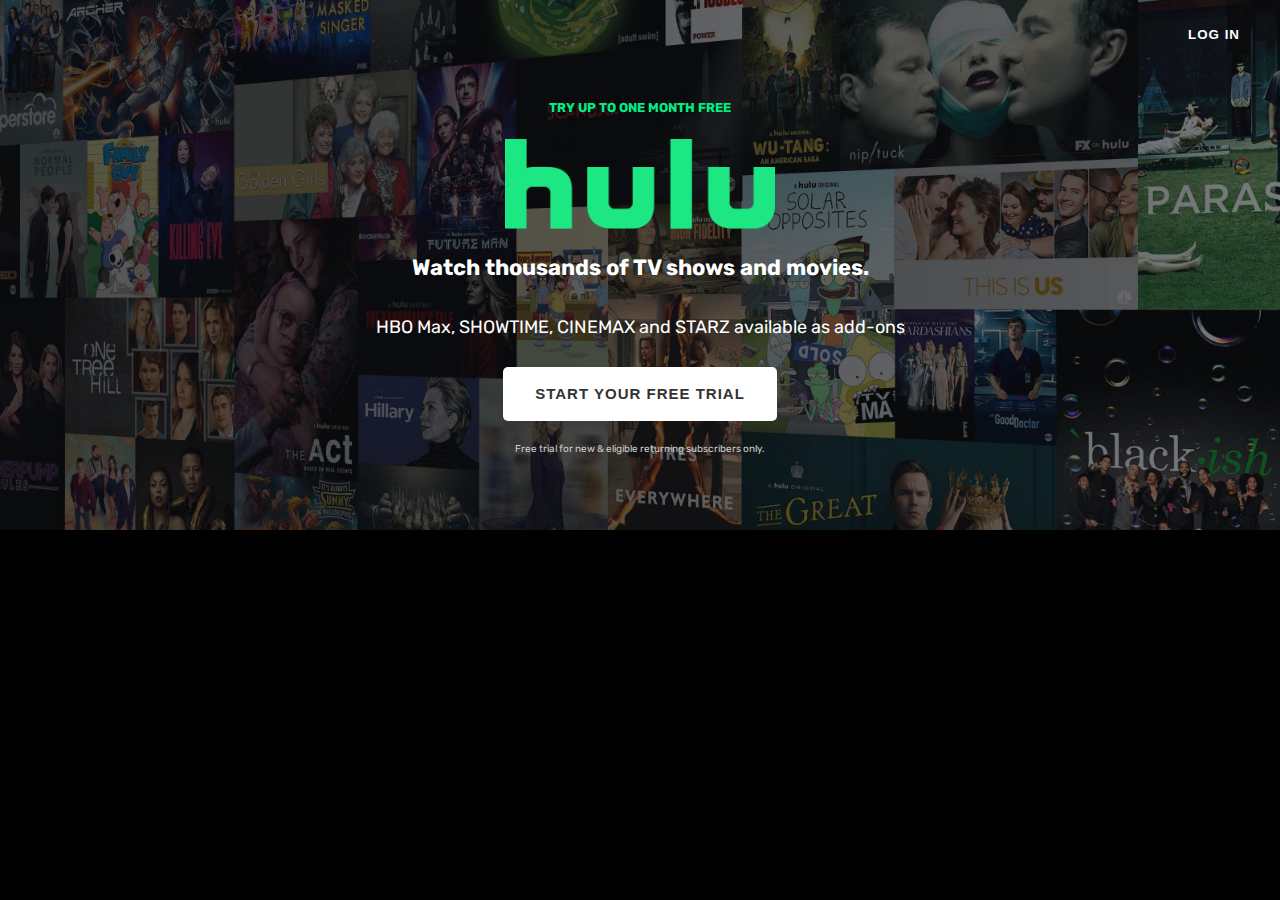
==== Hulu_Clone/index.html @ 48d77418 "main-header html and css done. Media querie file created for responsive styles. main-header mobile s" ====
<!DOCTYPE html>
<html lang="en">
<head>
  <meta charset="UTF-8">
  <meta http-equiv="X-UA-Compatible" content="IE=edge">
  <meta name="viewport" content="width=device-width, initial-scale=1.0">
  <link rel='shortcut icon' type='image/x-icon' href='/favicon.ico' />
  <title>Stream TV and Movies Live and Online | Hulu</title>
  <link rel="stylesheet" href="css/style.css">
  <link rel="stylesheet" href="css/media.css">
</head>
<body>
  <!-- Header -->
  <header class="header">
    <!-- Navigation -->
    <nav>
      <ul>
        <li>
          <button class="login-btn">Log In</button>
        </li>
      </ul>
    </nav>

    <!-- Header content -->
    <div class="header-content">
      <h4>Try up to one month free</h4>
      <img src="img/logo.png" alt="Hulu" class="logo">
      <div class="header-text-1">Watch thousands of TV shows and movies.</div>
      <div class="header-text-2">HBO Max, SHOWTIME, CINEMAX and STARZ available as add-ons</div>
      <button class="btn btn-cta">Start Your Free Trial</button>
      <div class="legal-text">Free trial for new & eligible returning subscribers only.</div>
    </div>
  </header>


  <script src="js/app.js"></script>
</body>
</html>
---- Hulu_Clone/css/style.css ----
@import url("https://fonts.googleapis.com/css2?family=Rubik:wght@300;400;600;700&display=swap");

:root {
  --primary-color: #00ed82;
}

* {
  box-sizing: border-box;
  margin: 0;
  padding: 0;
}

html,
body {
  font-family: "Rubik", sans-serif;
  background: #000;
  color: #fff;
  line-height: 1.7;
  overflow-x: hidden;
}

a {
  color: #fff;
  text-decoration: none;
}

a:hover {
  color: #ccc;
}

ul {
  list-style: none;
}

img {
  width: 100%;
}

h3 {
  font-size: 26px;
  font-weight: 300;
}

h4 {
  color: var(--primary-color);
  font-size: 13px;
  text-transform: uppercase;
}

.btn {
  display: inline-block;
  background: #fff;
  color: #333;
  min-width: 135px;
  padding: 20px 32px;
  font-size: 15px;
  font-weight: 600;
  line-height: 14px;
  border: none;
  border-radius: 5px;
  letter-spacing: 1px;
  cursor: pointer;
  text-transform: uppercase;
  transition: all 0.2s ease;
}

.btn-cta:hover {
  opacity: 0.8;
}

.legal-text {
  font-size: 10px;
  color: #ccc;
  margin-top: 20px;
}

/* Header */
.header {
  height: 530px;
  background: url(../img/header.jpg) no-repeat center center / cover;
}

.header nav {
  display: flex;
  justify-content: flex-end;
  padding: 20px 40px;
}

.header nav .login-btn {
  cursor: pointer;
  background: none;
  border: none;
  color: #fff;
  font-weight: bold;
  text-transform: uppercase;
  letter-spacing: 1px;
}

.header .logo {
  width: 270px;
  margin: 20px 0;
}

.header .header-content {
  display: flex;
  flex-direction: column;
  justify-content: flex-start;
  align-items: center;
  margin-top: 30px;
}

.header .header-text-1 {
  font-size: 22px;
  font-weight: bold;
}

.header .header-text-2 {
  font-size: 18px;
  margin: 25px 0;
}
---- Hulu_Clone/css/media.css ----
@media (max-width: 768px) {
  .header .logo {
    width: 200px;
  }

  .header .header-content {
    text-align: center;
    padding: 0 20px;
  }
}
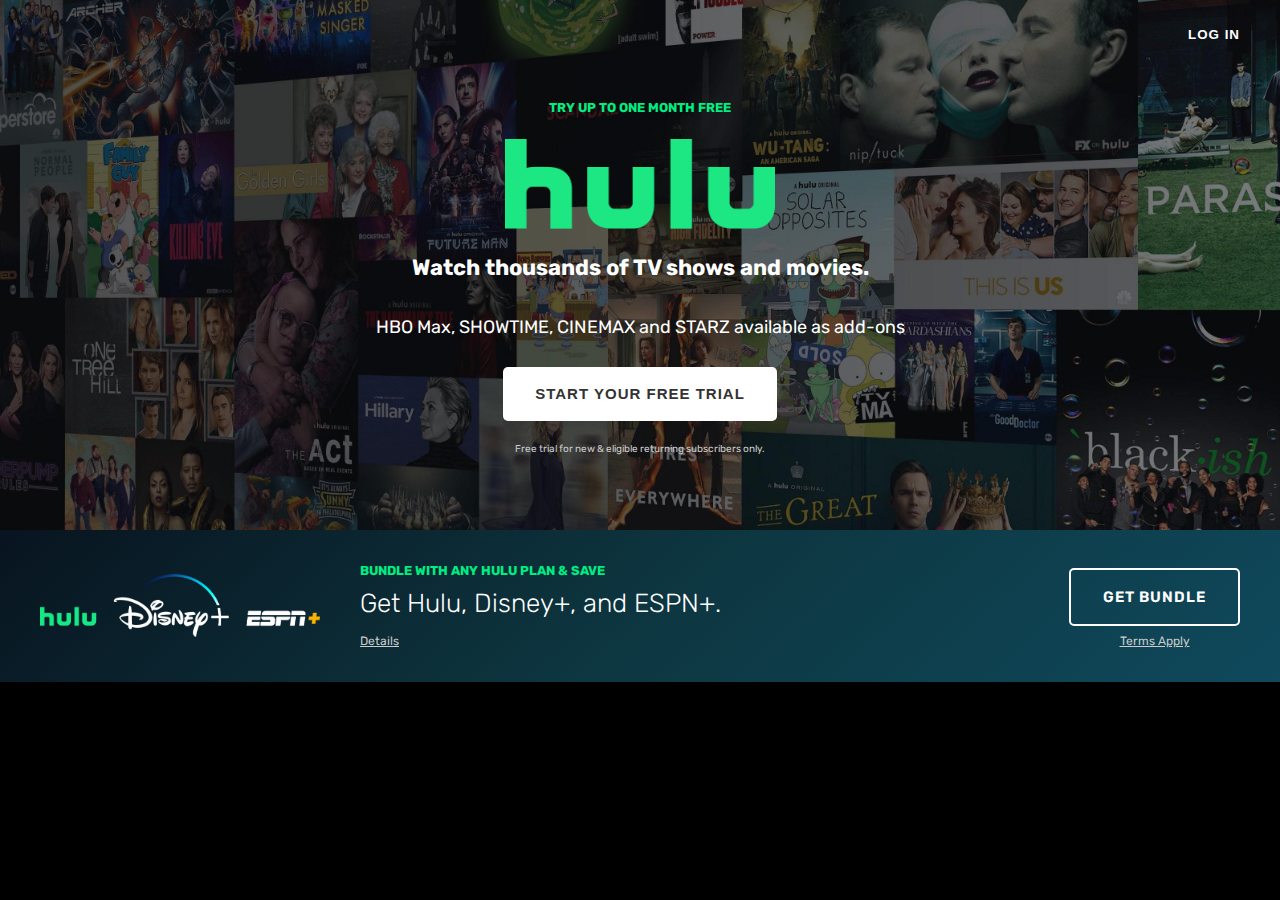
==== commit cadd393c: "removed header-text-2 from mobile view. completed the html and css for the subheader. Subheader is a" ====
--- a/Hulu_Clone/index.html
+++ b/Hulu_Clone/index.html
@@ -32,6 +32,20 @@
     </div>
   </header>
 
+  <!-- Section One -->
+  <section class="sub-header">
+    <img src="img/logos.png" alt="">
+    <div>
+      <h4>Bundle with any Hulu Plan & save</h4>
+      <h3>Get Hulu, Disney+, and ESPN+.</h3>
+      <a href="#" class="sub-link">Details</a>
+    </div>
+    <div>
+      <a href="#" class="btn btn-outline">Get Bundle</a>
+      <a href="#" class="sub-link">Terms Apply</a>
+    </div>
+  </section>
+
 
   <script src="js/app.js"></script>
 </body>
--- a/Hulu_Clone/css/style.css
+++ b/Hulu_Clone/css/style.css
@@ -68,10 +68,29 @@
   opacity: 0.8;
 }
 
+.btn-outline {
+  background: transparent;
+  color: #fff;
+  border: 2px solid #fff;
+}
+
+.btn-outline:hover {
+  color: #fff;
+  border-color: #ccc;
+}
+
 .legal-text {
   font-size: 10px;
   color: #ccc;
   margin-top: 20px;
+}
+
+.sub-link {
+  display: block;
+  color: #ccc;
+  font-size: 12px;
+  margin-top: 5px;
+  text-decoration: underline;
 }
 
 /* Header */
@@ -118,3 +137,27 @@
   font-size: 18px;
   margin: 25px 0;
 }
+
+/* Section One */
+.sub-header {
+  display: grid;
+  grid-template-columns: 2fr 4fr 2fr;
+  gap: 40px;
+  align-items: center;
+  padding: 30px 40px;
+  background: linear-gradient(
+    318.68deg,
+    #0f495c 0%,
+    #0d3640 49.72%,
+    #08141f 100%
+  );
+}
+
+.sub-header > div:last-of-type {
+  justify-self: end;
+  align-self: end;
+}
+
+.sub-header > div:last-of-type .sub-link {
+  text-align: center;
+}
--- a/Hulu_Clone/css/media.css
+++ b/Hulu_Clone/css/media.css
@@ -1,4 +1,5 @@
 @media (max-width: 768px) {
+  /* Header */
   .header .logo {
     width: 200px;
   }
@@ -7,4 +8,29 @@
     text-align: center;
     padding: 0 20px;
   }
+
+  .header .header-text-1 {
+    margin-bottom: 40px;
+  }
+
+  .header .header-text-2 {
+    display: none;
+  }
+
+  /* Section One: Sub-header */
+  .sub-header {
+    grid-template-columns: 1fr;
+    text-align: center;
+    gap: 20px;
+  }
+
+  .sub-header img {
+    width: 250px;
+    margin: auto;
+  }
+
+  .sub-header > div:last-of-type {
+    justify-self: center;
+    align-self: center;
+  }
 }
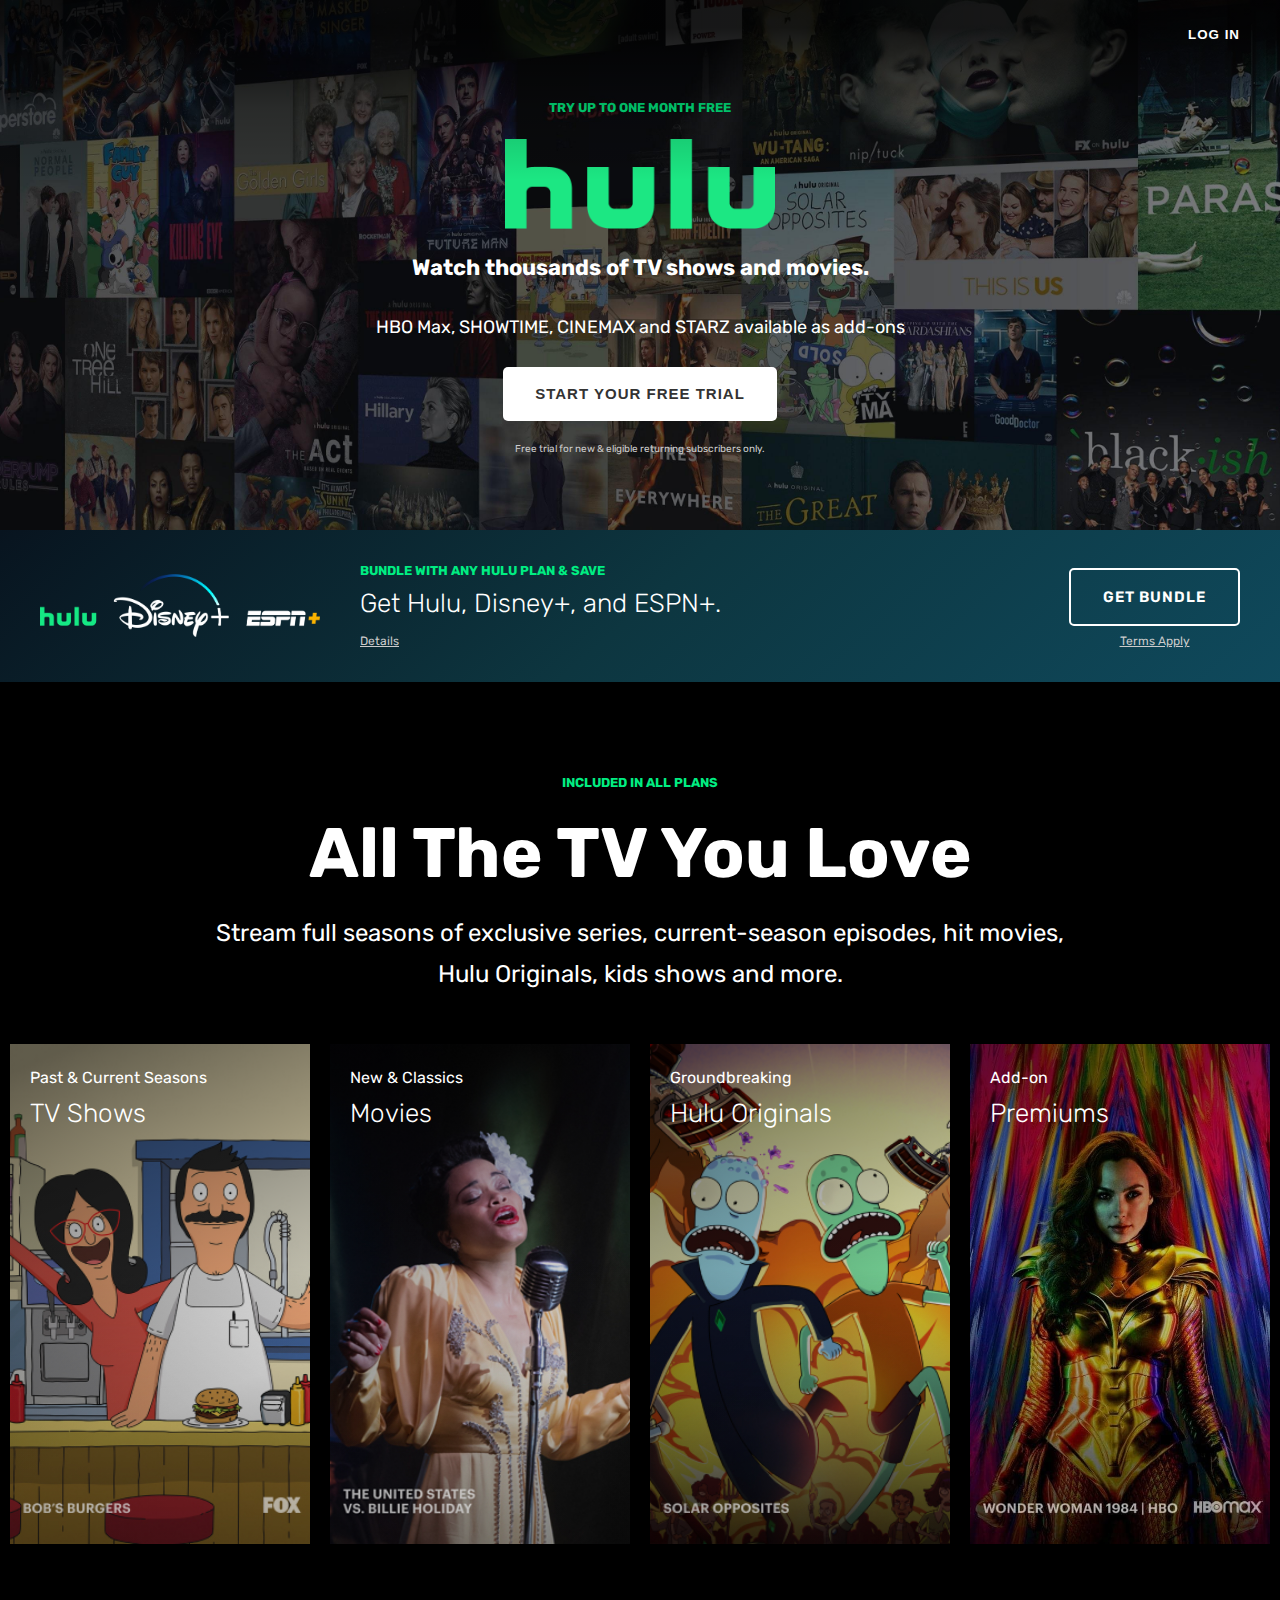
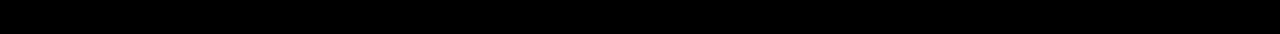
==== commit 46b068fc: "add the top shadow effect onto the header. Section Two Categories html and css done. Categories sect" ====
--- a/Hulu_Clone/index.html
+++ b/Hulu_Clone/index.html
@@ -46,6 +46,44 @@
     </div>
   </section>
 
+  <!-- Section Two: Categories -->
+  <section class="categories">
+    <h4>Included in all plans</h4>
+    <div class="text-xl">All The TV You Love</div>
+    <div class="sub-text">Stream full seasons of exclusive series, current-season episodes, hit movies, Hulu Originals, kids shows and more.
+    </div>
+    <div class="covers">
+      <div class="cover-1">
+        <div class="cover-grad"></div>
+        <div class="cover-text">
+          <div class="sub-title">Past & Current Seasons</div>
+          <h3>TV Shows</h3>
+        </div>
+      </div>
+      <div class="cover-2">
+        <div class="cover-grad"></div>
+        <div class="cover-text">
+          <div class="sub-title">New & Classics</div>
+          <h3>Movies</h3>
+        </div>
+      </div>
+      <div class="cover-3">
+        <div class="cover-grad"></div>
+        <div class="cover-text">
+          <div class="sub-title">Groundbreaking</div>
+          <h3>Hulu Originals</h3>
+        </div>
+      </div>
+      <div class="cover-4">
+        <div class="cover-grad"></div>
+        <div class="cover-text">
+          <div class="sub-title">Add-on</div>
+          <h3>Premiums</h3>
+        </div>
+      </div>
+    </div>
+  </section>
+
 
   <script src="js/app.js"></script>
 </body>
--- a/Hulu_Clone/css/style.css
+++ b/Hulu_Clone/css/style.css
@@ -93,6 +93,17 @@
   text-decoration: underline;
 }
 
+.text-xl {
+  font-size: 70px;
+  font-weight: bold;
+}
+
+.sub-text {
+  max-width: 850px;
+  margin-bottom: 10px;
+  font-size: 24px;
+}
+
 /* Header */
 .header {
   height: 530px;
@@ -103,6 +114,8 @@
   display: flex;
   justify-content: flex-end;
   padding: 20px 40px;
+  z-index: 2;
+  position: relative;
 }
 
 .header nav .login-btn {
@@ -136,6 +149,22 @@
 .header .header-text-2 {
   font-size: 18px;
   margin: 25px 0;
+}
+
+.header::after {
+  content: "";
+  position: absolute;
+  top: 0;
+  left: 0;
+  width: 100%;
+  height: 180px;
+  z-index: 1;
+  background: linear-gradient(
+    180deg,
+    rgba(0, 0, 0, 0.76) 15.54%,
+    rgba(0, 0, 0, 0.192) 60.23%,
+    rgba(0, 0, 0, 8e-5) 100%
+  );
 }
 
 /* Section One */
@@ -161,3 +190,60 @@
 .sub-header > div:last-of-type .sub-link {
   text-align: center;
 }
+
+/* Section Two: Categories */
+.categories {
+  display: flex;
+  flex-direction: column;
+  align-items: center;
+  justify-content: center;
+  text-align: center;
+  padding: 90px 40px;
+}
+
+.categories .covers {
+  display: grid;
+  grid-template-columns: repeat(4, 1fr);
+  gap: 20px;
+  margin-top: 40px;
+}
+
+.categories .covers > div {
+  height: 500px;
+  width: 300px;
+  position: relative;
+}
+
+.categories .cover-grad {
+  position: absolute;
+  top: 0;
+  left: 0;
+  width: 100%;
+  height: 100%;
+  background: linear-gradient(
+      156.82deg,
+      rgba(0, 0, 0, 0.6) 4.58%,
+      rgba(0, 0, 0, 0) 69.61%
+    ),
+    linear-gradient(24.5deg, rgba(0, 0, 0, 0.2) 4.71%, rgba(0, 0, 0, 0) 71.49%);
+}
+
+.categories .cover-text {
+  position: absolute;
+  top: 20px;
+  left: 20px;
+  text-align: left;
+}
+
+.categories .cover-1 {
+  background: url("../img/cover-1.jpg") no-repeat center center / cover;
+}
+.categories .cover-2 {
+  background: url("../img/cover-2.jpg") no-repeat center center / cover;
+}
+.categories .cover-3 {
+  background: url("../img/cover-3.jpg") no-repeat center center / cover;
+}
+.categories .cover-4 {
+  background: url("../img/cover-4.jpg") no-repeat center center / cover;
+}
--- a/Hulu_Clone/css/media.css
+++ b/Hulu_Clone/css/media.css
@@ -1,3 +1,10 @@
+@media (max-width: 1100px) {
+  /* Section Two: Categories */
+  .categories .covers {
+    grid-template-columns: 1fr 1fr;
+  }
+}
+
 @media (max-width: 768px) {
   /* Header */
   .header .logo {
@@ -33,4 +40,18 @@
     justify-self: center;
     align-self: center;
   }
+
+  /* Section Two: Categories */
+  .text-xl {
+    line-height: 1.3;
+    font-size: 40px;
+  }
+
+  .sub-text {
+    font-size: 20px;
+  }
+
+  .categories .covers {
+    grid-template-columns: 1fr;
+  }
 }
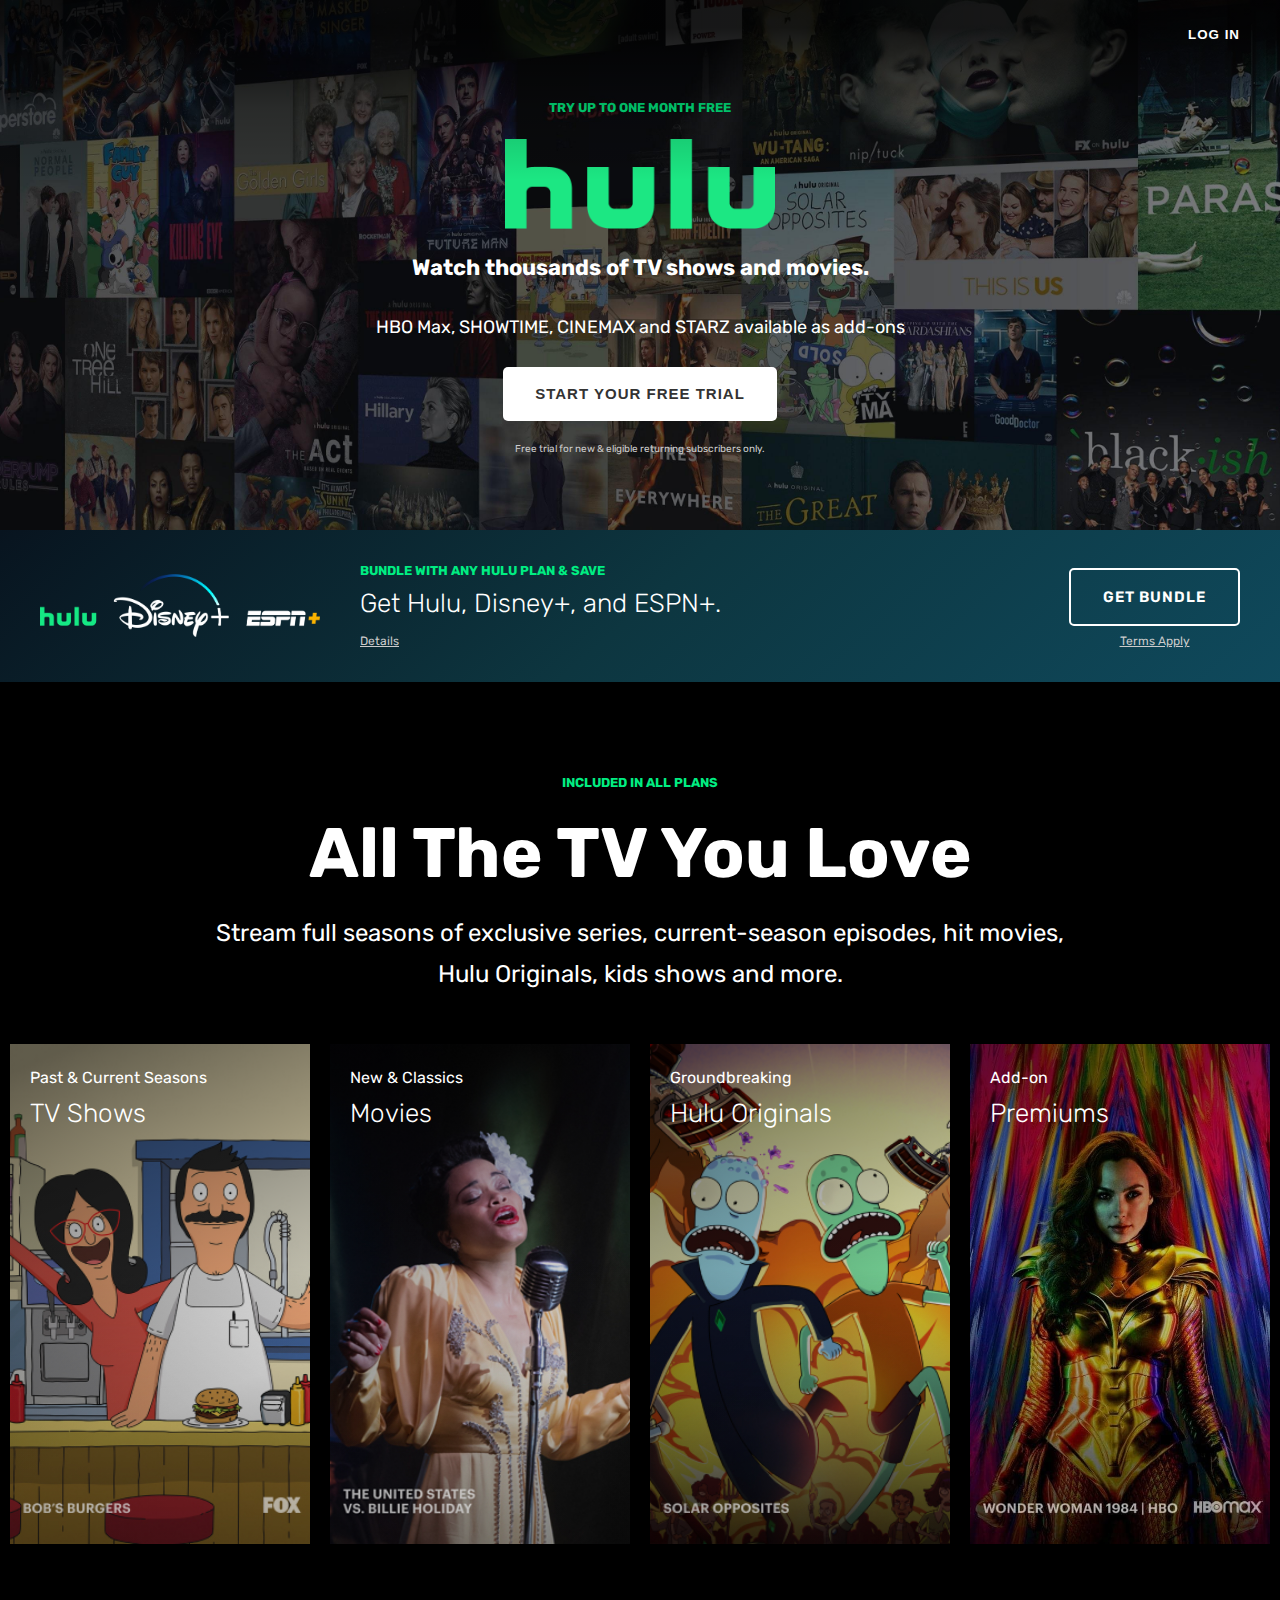
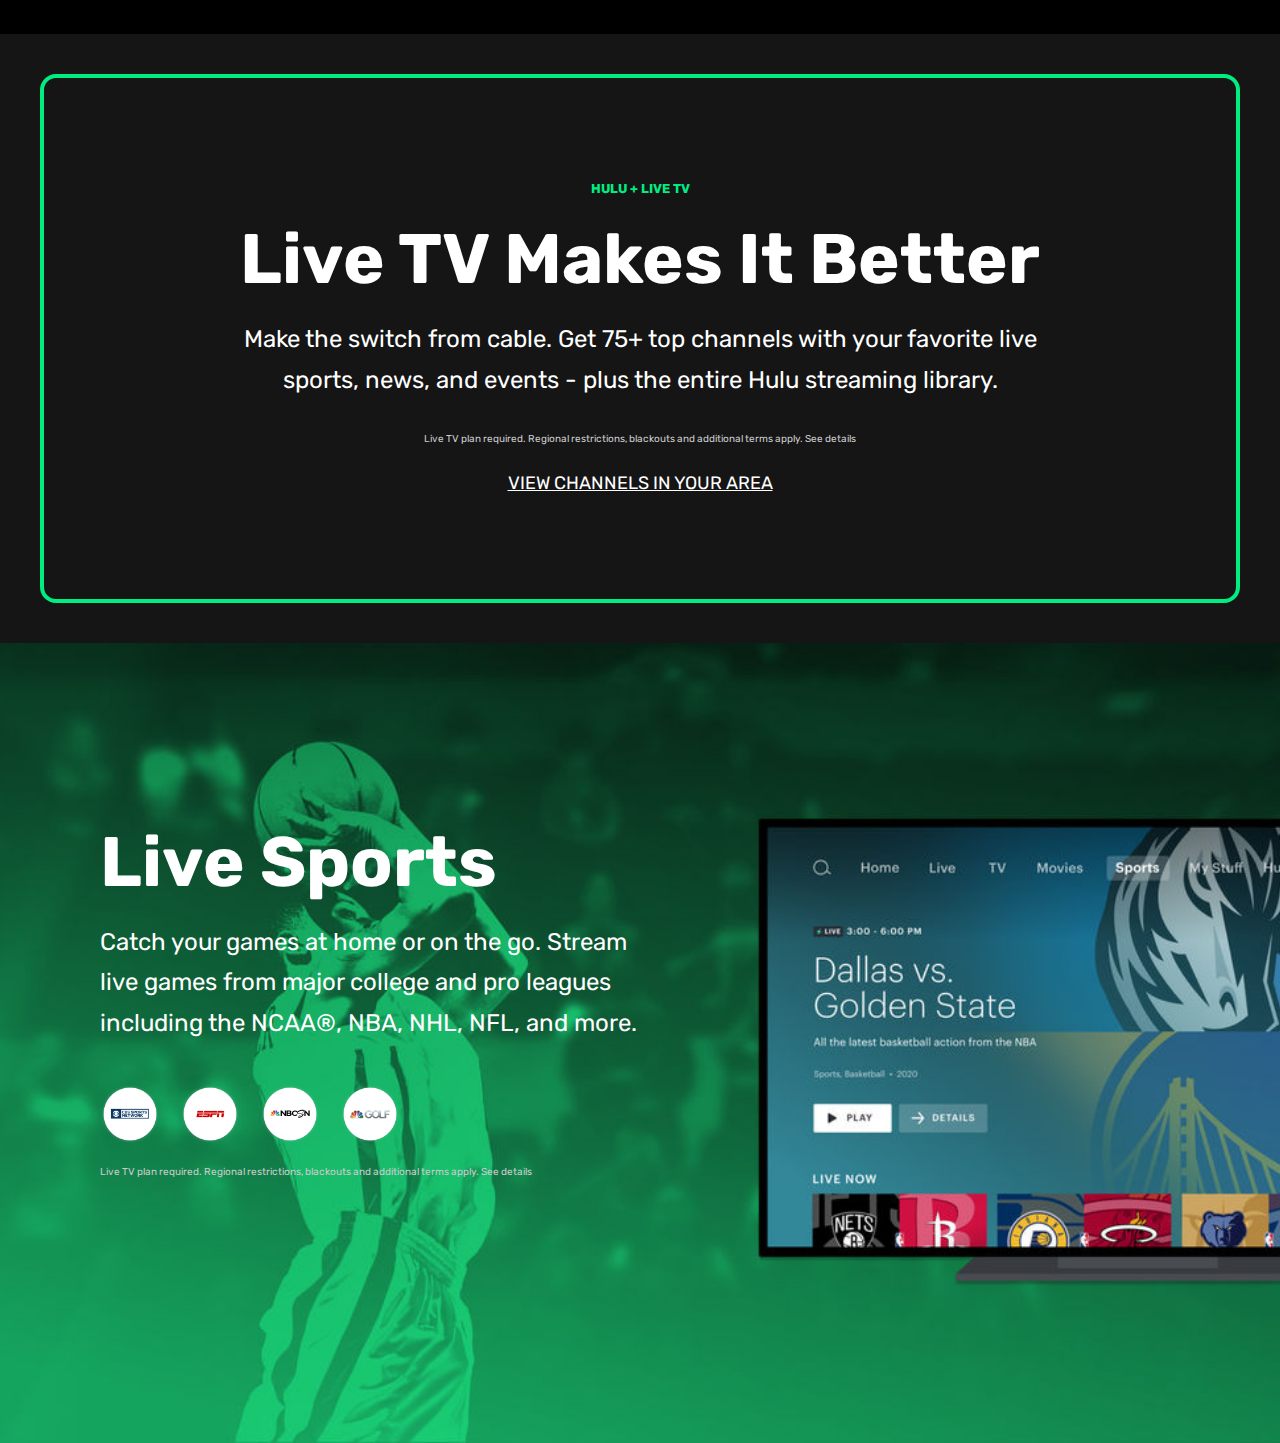
==== commit d75f5954: "section four: live sports html and css done. Media queries added for mobile view" ====
--- a/Hulu_Clone/index.html
+++ b/Hulu_Clone/index.html
@@ -84,6 +84,40 @@
     </div>
   </section>
 
+  <!-- Section Three: Live -->
+  <section class="live">
+    <div class="live-border">
+      <h4>Hulu + Live TV</h4>
+      <div class="text-xl">Live TV Makes It Better</div>
+      <div class="sub-text">Make the switch from cable. Get 75+ top channels with your favorite live sports, news, and events - plus the entire Hulu streaming library.</div>
+      <div class="legal-text">Live TV plan required. Regional restrictions, blackouts and additional terms apply. See details</div>
+      <a href="#">View Channels in Your Area</a>
+    </div>
+  </section>
+
+  <!-- Section Four: Live Sport -->
+  <section class="live-sports">
+    <div class="live-sports-content">
+      <div class="text-xl">Live Sports</div>
+      <div class="sub-text">Catch your games at home or on the go. Stream live games from major college and pro leagues including the NCAA®, NBA, NHL, NFL, and more.</div>
+      <div class="live-sports-logos">
+        <div>
+          <img src="img/live-sports-logo-1.png" alt="">
+        </div>
+        <div>
+          <img src="img/live-sports-logo-2.png" alt="">
+        </div>
+        <div>
+          <img src="img/live-sports-logo-3.svg" alt="">
+        </div>
+        <div>
+          <img src="img/live-sports-logo-4.png" alt="">
+        </div>
+      </div>
+      <div class="legal-text">Live TV plan required. Regional restrictions, blackouts and additional terms apply. See details</div>
+    </div>
+  </section>
+
 
   <script src="js/app.js"></script>
 </body>
--- a/Hulu_Clone/css/style.css
+++ b/Hulu_Clone/css/style.css
@@ -247,3 +247,63 @@
 .categories .cover-4 {
   background: url("../img/cover-4.jpg") no-repeat center center / cover;
 }
+
+/* Section Three: Live */
+.live {
+  background: #151516;
+  padding: 40px;
+}
+
+.live-border {
+  border: 4px solid var(--primary-color);
+  border-radius: 16px;
+  padding: 100px;
+  display: flex;
+  flex-direction: column;
+  align-items: center;
+  justify-content: center;
+  text-align: center;
+}
+
+.live a {
+  text-transform: uppercase;
+  font-size: 18px;
+  margin-top: 20px;
+  text-decoration: underline;
+}
+
+/* Section Four: Live Sports */
+.live-sports {
+  background: url("../img/live-sports.jpg") no-repeat center center / cover;
+  height: 800px;
+  position: relative;
+}
+
+.live-sports-content {
+  position: absolute;
+  top: 160px;
+  left: 100px;
+  max-width: 550px;
+}
+
+.live-sports-logos {
+  width: 300px;
+  margin-top: 40px;
+  display: flex;
+  align-items: center;
+  justify-content: space-between;
+}
+
+.live-sports-logos > div {
+  background: url("../img/network-logo-bg.png") no-repeat center center / cover;
+  height: 60px;
+  width: 60px;
+  display: flex;
+  justify-content: center;
+  align-items: center;
+  border-radius: 50%;
+}
+
+.live-sports-logos img {
+  width: 40px;
+}
--- a/Hulu_Clone/css/media.css
+++ b/Hulu_Clone/css/media.css
@@ -54,4 +54,21 @@
   .categories .covers {
     grid-template-columns: 1fr;
   }
+
+  /* Section Three: Live */
+  .live-border {
+    padding: 30px 10px;
+  }
+
+  /* Section Four: Live Sports */
+  .live-sports {
+    background: url("../img/live-sports-small.jpg") no-repeat center center /
+      cover;
+  }
+
+  .live-sports-content {
+    top: 30px;
+    left: 30px;
+    margin-top: 60px;
+  }
 }
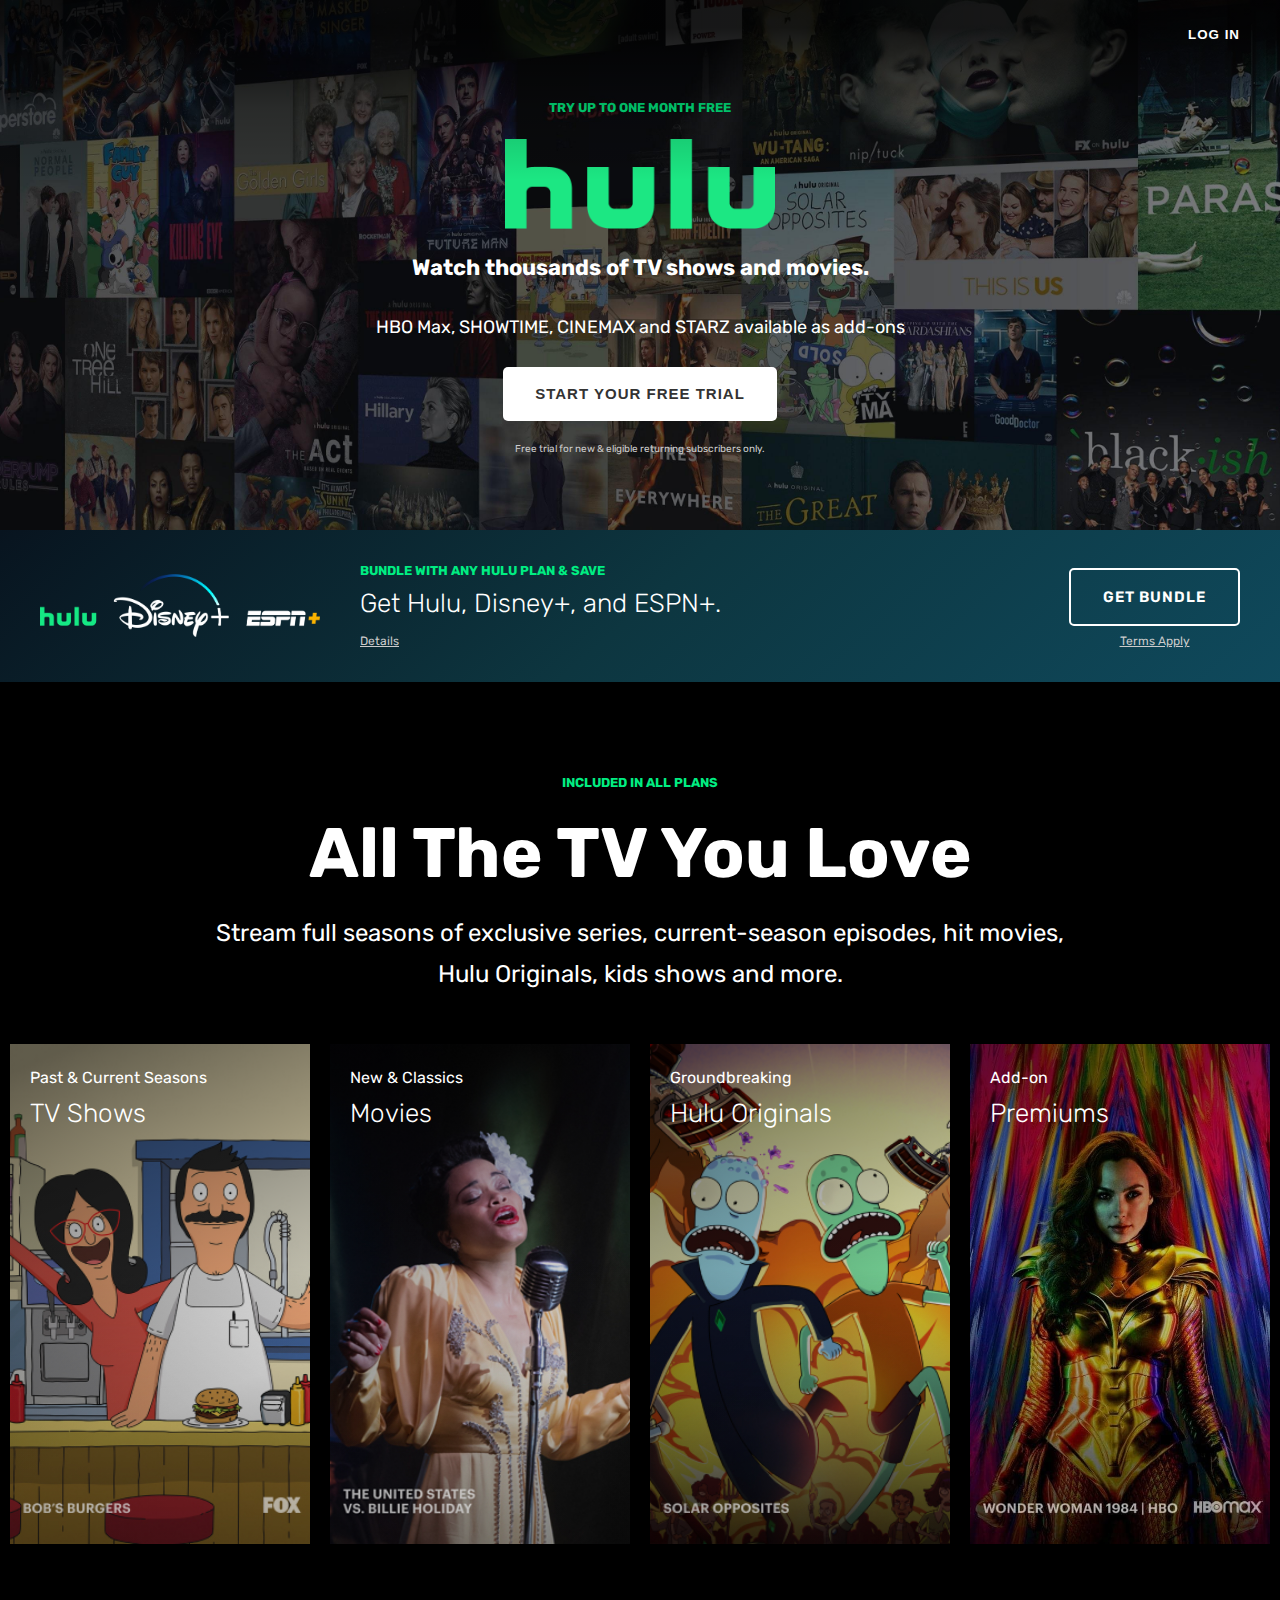
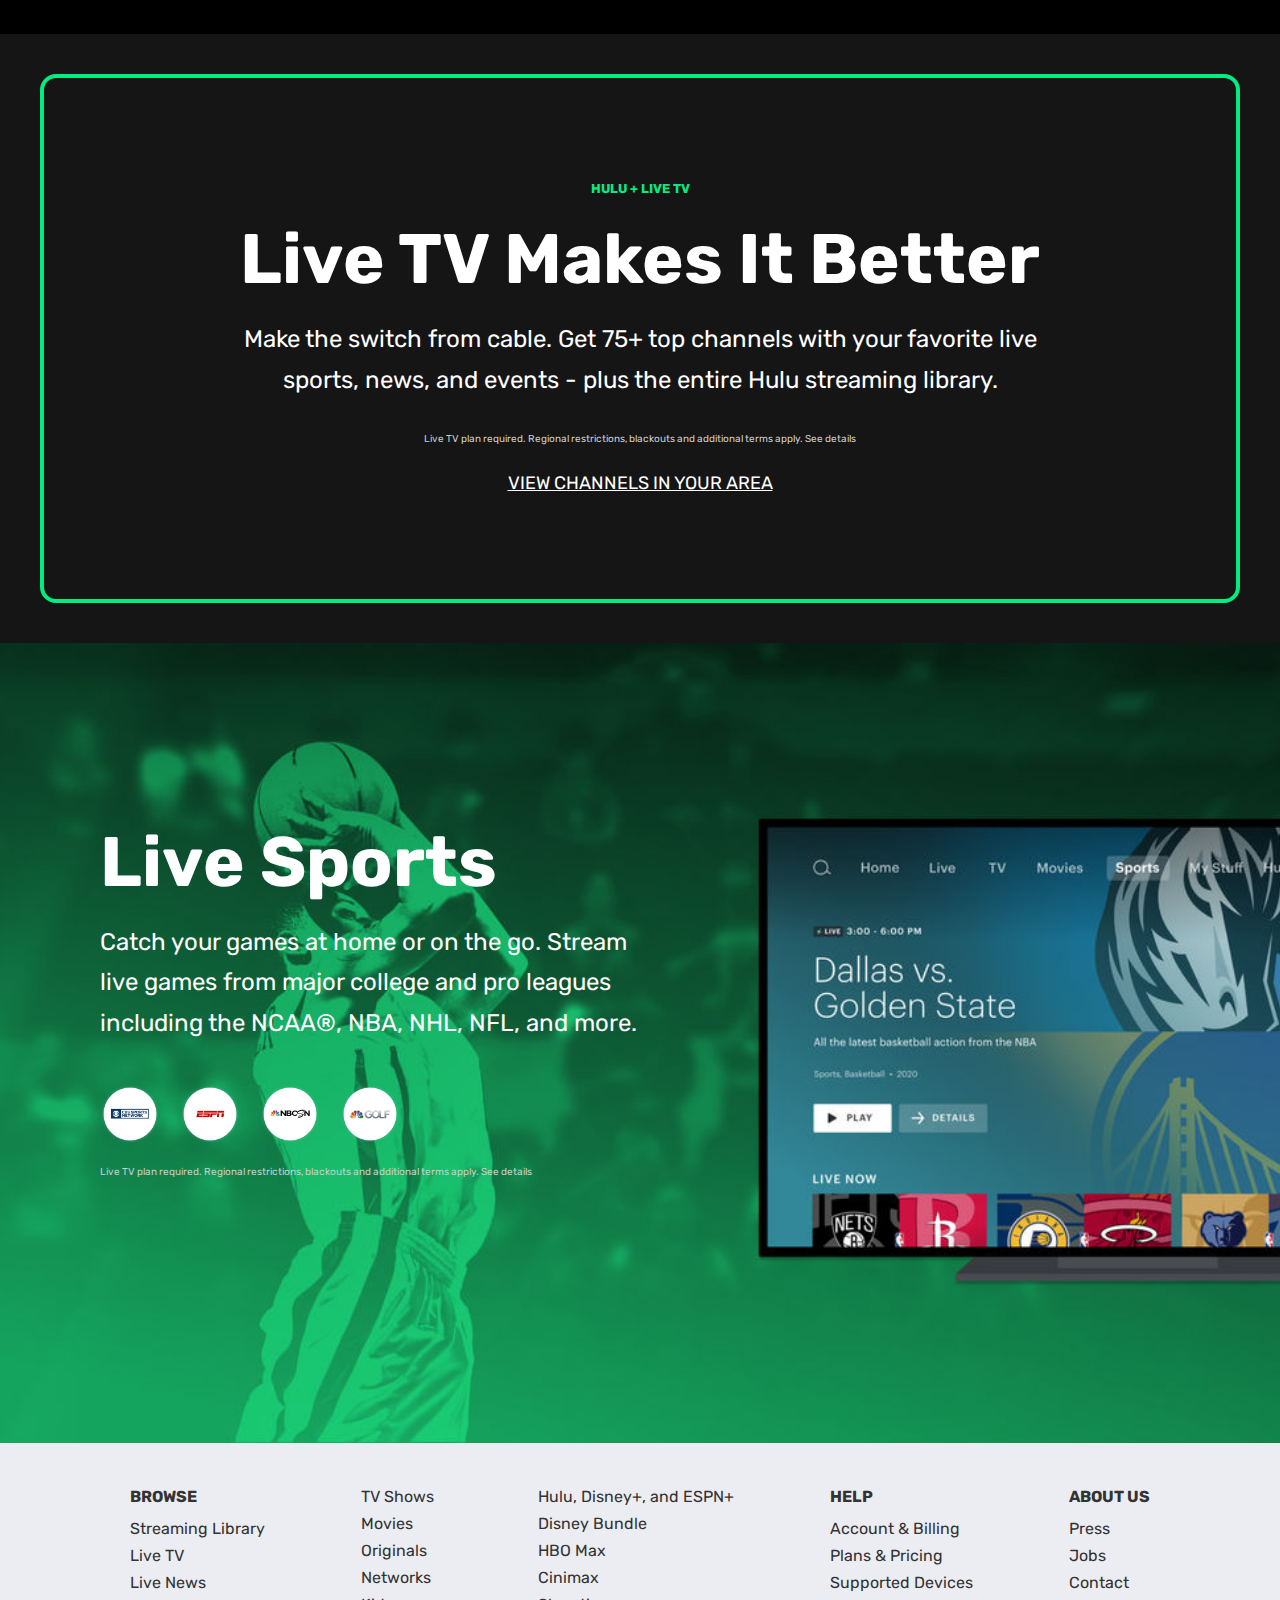
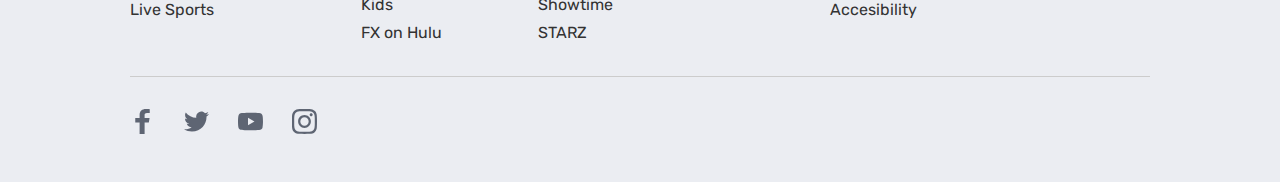
==== commit 695cf28d: "modal html and css complete for desktop and mobile view" ====
--- a/Hulu_Clone/index.html
+++ b/Hulu_Clone/index.html
@@ -118,6 +118,83 @@
     </div>
   </section>
 
+  <!-- Footer -->
+  <footer class="footer">
+    <div class="footer-container">
+      <div class="footer-lists">
+        <ul>
+          <li class="list-head">BROWSE</li>
+          <li><a href="#">Streaming Library</a></li>
+          <li><a href="#">Live TV</a></li>
+          <li><a href="#">Live News</a></li>
+          <li><a href="#">Live Sports</a></li>
+        </ul>
+        <ul>
+          <li><a href="#">TV Shows</a></li>
+          <li><a href="#">Movies</a></li>
+          <li><a href="#">Originals</a></li>
+          <li><a href="#">Networks</a></li>
+          <li><a href="#">Kids</a></li>
+          <li><a href="#">FX on Hulu</a></li>
+        </ul>
+        <ul>
+          <li><a href="#">Hulu, Disney+, and ESPN+</a></li>
+          <li><a href="#">Disney Bundle</a></li>
+          <li><a href="#">HBO Max</a></li>
+          <li><a href="#">Cinimax</a></li>
+          <li><a href="#">Showtime</a></li>
+          <li><a href="#">STARZ</a></li>
+        </ul>
+        <ul>
+          <li class="list-head">HELP</li>
+          <li><a href="#">Account & Billing</a></li>
+          <li><a href="#">Plans & Pricing</a></li>
+          <li><a href="#">Supported Devices</a></li>
+          <li><a href="#">Accesibility</a></li>
+        </ul>
+        <ul>
+          <li class="list-head">ABOUT US</li>
+          <li><a href="#">Press</a></li>
+          <li><a href="#">Jobs</a></li>
+          <li><a href="#">Contact</a></li>
+        </ul>
+      </div>
+      <div class="divider"></div>
+
+      <div class="social-icons">
+        <a href="#"><img src="img/facebook.svg" alt="" /></a>
+        <a href="#"><img src="img/twitter.svg" alt="" /></a>
+        <a href="#"><img src="img/youtube.svg" alt="" /></a>
+        <a href="#"><img src="img/instagram.svg" alt="" /></a>
+      </div>
+    </div>
+  </footer>
+
+  <!-- Modal -->
+  <div class="modal">
+    <div class="modal-box">
+      <div class="modal-body">
+        <h3>Log In</h3>
+        <form>
+          <div class="form-control">
+            <label for="email">Email</label>
+            <input type="email" id="email">
+          </div>
+          <div class="form-control">
+            <label for="password">Password</label>
+            <input type="password" id="password">
+          </div>
+          <p><a href="#">Forgot your email or password</a></p>
+          <button class="btn btn-dark">Log In</button>
+        </form>
+      </div>
+      <div class="modal-footer">
+        <p>Don't have an account? <a href="#">Start your free trial</a></p>
+      </div>
+      <img src="img/close.svg" alt="close" class="close">
+    </div>
+  </div>
+
 
   <script src="js/app.js"></script>
 </body>
--- a/Hulu_Clone/css/style.css
+++ b/Hulu_Clone/css/style.css
@@ -79,6 +79,11 @@
   border-color: #ccc;
 }
 
+.btn-dark {
+  background: #000;
+  color: #fff;
+}
+
 .legal-text {
   font-size: 10px;
   color: #ccc;
@@ -307,3 +312,115 @@
 .live-sports-logos img {
   width: 40px;
 }
+
+/* Footer */
+.footer {
+  background: #ebedf2;
+  color: #333;
+}
+
+.footer a {
+  color: #333;
+}
+
+.footer-container {
+  max-width: 1100px;
+  margin: auto;
+  padding: 40px;
+}
+
+.footer-lists {
+  display: flex;
+  justify-content: space-between;
+}
+
+.footer-lists .list-head {
+  text-transform: uppercase;
+  font-weight: bold;
+  margin-bottom: 5px;
+}
+
+.divider {
+  width: 100%;
+  height: 3px;
+  border-top: 1px #ccc solid;
+  margin: 30px 0;
+}
+
+.social-icons img {
+  width: 25px;
+  height: 25px;
+  margin-right: 25px;
+}
+
+/* Modal */
+.modal {
+  display: none;
+  position: fixed;
+  top: 0;
+  left: 0;
+  z-index: 1;
+  height: 100%;
+  width: 100%;
+  background: rgba(0, 0, 0, 0.5);
+}
+
+.modal .modal-box {
+  margin: 10% auto;
+  width: 400px;
+  background: #fff;
+  color: #333;
+  position: relative;
+}
+
+.modal-body {
+  padding: 50px;
+}
+
+.modal-body h3 {
+  font-weight: bold;
+}
+
+.modal-body .btn {
+  width: 100%;
+  margin-top: 30px;
+}
+
+.modal .close {
+  cursor: pointer;
+  height: 23px;
+  width: 23px;
+  position: absolute;
+  top: 20px;
+  right: 20px;
+}
+
+.modal .modal-footer {
+  background: #f7f7f9;
+  color: #333;
+  padding: 20px 0;
+  border-top: #eee 1px solid;
+  text-align: center;
+}
+
+.modal .modal-footer a {
+  color: steelblue;
+}
+
+/* Form */
+.form-control {
+  margin: 20px 0;
+}
+
+.form-control label {
+  display: block;
+  text-transform: uppercase;
+}
+
+.form-control input {
+  width: 100%;
+  border: 2px #ccc solid;
+  border-radius: 5px;
+  height: 50px;
+  padding: 5px;
+}
--- a/Hulu_Clone/css/media.css
+++ b/Hulu_Clone/css/media.css
@@ -71,4 +71,14 @@
     left: 30px;
     margin-top: 60px;
   }
+
+  /* Footer */
+  .footer-lists {
+    flex-direction: column;
+  }
+
+  /* Modal */
+  .modal .modal-box {
+    width: 350px;
+  }
 }
